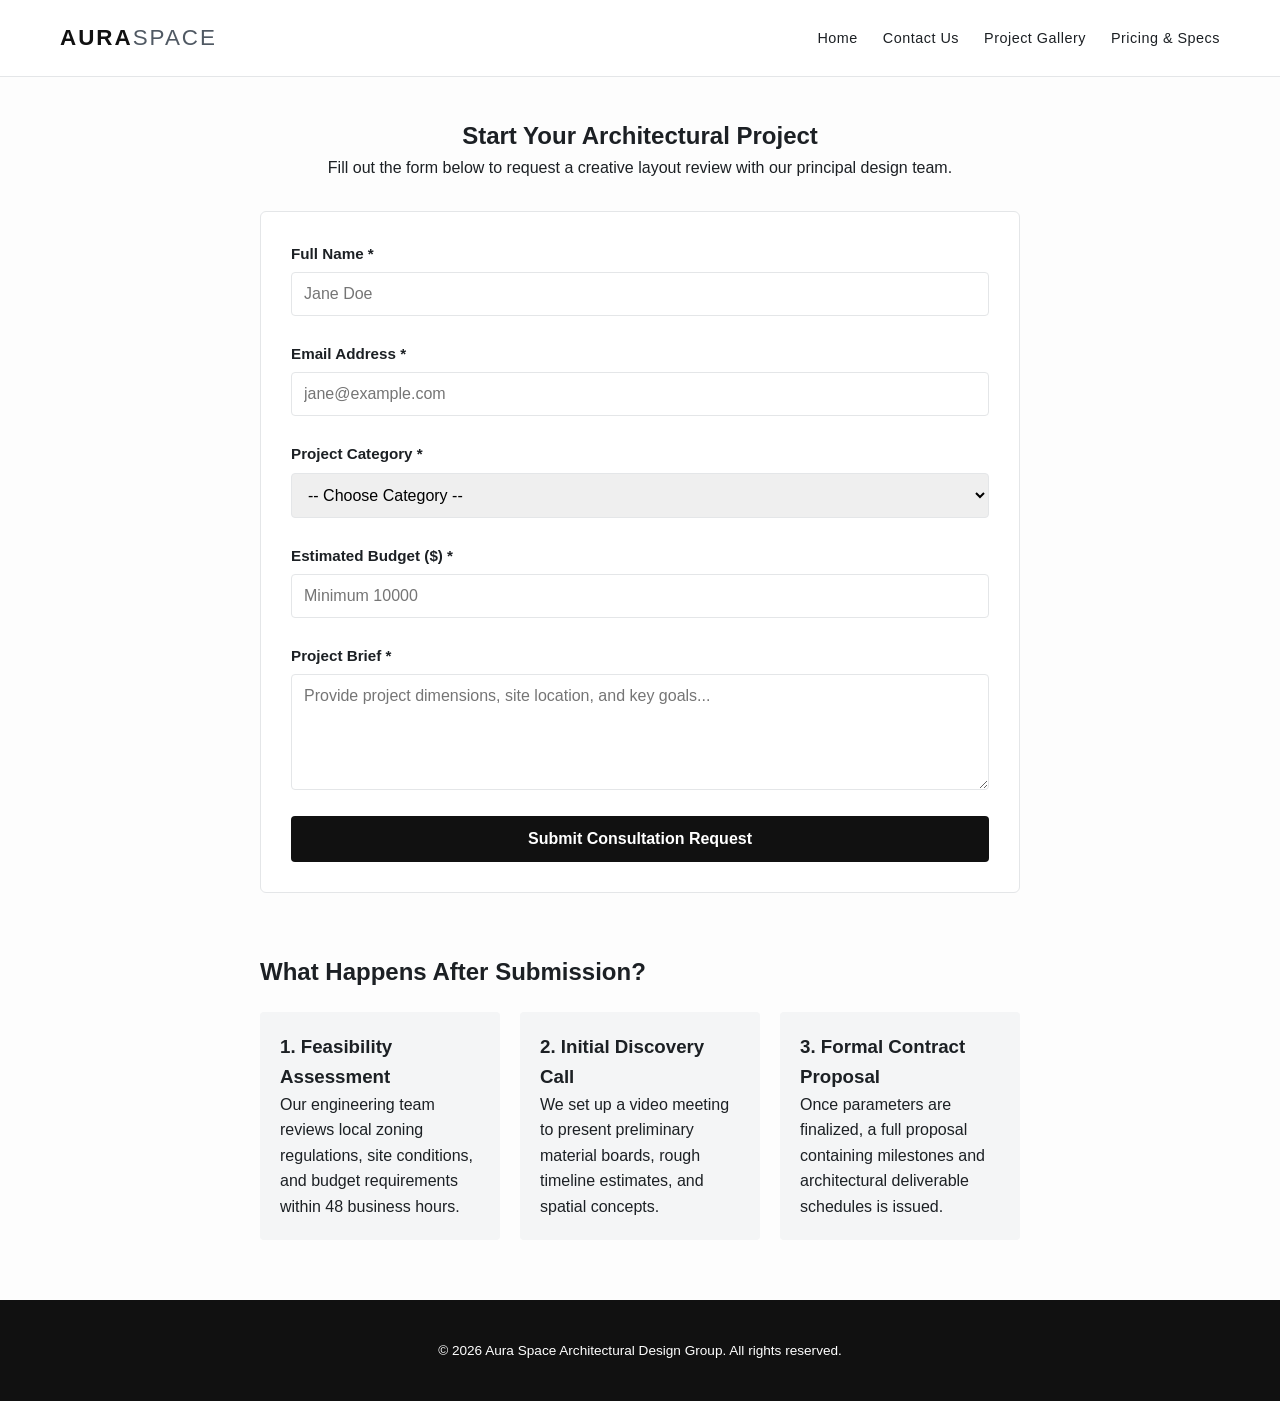
==== contact.html @ 6a098c68 "Add files via upload" ====
<!DOCTYPE html>
<html lang="en">
<head>
    <meta charset="UTF-8">
    <meta name="viewport" content="width=device-width, initial-scale=1.0">
    <meta name="description" content="Contact Aura Space for project inquiries">
    <title>Aura Space - Consultation Request</title>
    <link rel="stylesheet" href="styles.css">
</head>
<body>

    <!-- COMMON HEADER -->
    <header class="site-header">
        <div class="header-container">
            <div class="logo">
                <a href="index.html">AURA<span>SPACE</span></a>
            </div>
            <nav class="site-navigation" aria-label="Main Navigation">
                <ul>
                    <li><a href="index.html">Home</a></li>
                    <li><a href="contact.html">Contact Us</a></li>
                    <li><a href="gallery.html">Project Gallery</a></li>
                    <li><a href="table.html">Pricing & Specs</a></li>
                </ul>
            </nav>
        </div>
    </header>

    <main class="form-layout-wrapper">
        <section class="form-header-section">
            <h1>Start Your Architectural Project</h1>
            <p>Fill out the form below to request a creative layout review with our principal design team.</p>
        </section>

        <!-- FORM IMPLEMENTATION -->
        <form id="contactForm" class="custom-form" novalidate>
            <div id="errorSummary" class="error-summary-box" style="display:none;"></div>

            <div class="form-group">
                <label for="fullName">Full Name *</label>
                <input type="text" id="fullName" name="fullName" required placeholder="Jane Doe">
                <span class="field-error" id="nameError"></span>
            </div>

            <div class="form-group">
                <label for="emailAddr">Email Address *</label>
                <input type="email" id="emailAddr" name="emailAddr" required placeholder="jane@example.com">
                <span class="field-error" id="emailError"></span>
            </div>

            <div class="form-group">
                <label for="projectType">Project Category *</label>
                <select id="projectType" name="projectType" required>
                    <option value="">-- Choose Category --</option>
                    <option value="residential">Residential Villa</option>
                    <option value="commercial">Commercial Workspace</option>
                    <option value="renovation">Interior Refurbishment</option>
                </select>
                <span class="field-error" id="typeError"></span>
            </div>

            <div class="form-group">
                <label for="projectScope">Estimated Budget ($) *</label>
                <input type="number" id="projectScope" name="projectScope" min="10000" placeholder="Minimum 10000">
                <span class="field-error" id="scopeError"></span>
            </div>

            <div class="form-group">
                <label for="messageBody">Project Brief *</label>
                <textarea id="messageBody" name="messageBody" rows="5" placeholder="Provide project dimensions, site location, and key goals..."></textarea>
                <span class="field-error" id="messageError"></span>
            </div>

            <button type="submit" class="btn-submit">Submit Consultation Request</button>
        </form>

        <!-- EXTENDED FORM EXPLANATION TO ENSURE 1.5x SCREEN HEIGHT -->
        <section class="form-info-extended">
            <h2>What Happens After Submission?</h2>
            <div class="steps-grid">
                <div class="step-card">
                    <h3>1. Feasibility Assessment</h3>
                    <p>Our engineering team reviews local zoning regulations, site conditions, and budget requirements within 48 business hours.</p>
                </div>
                <div class="step-card">
                    <h3>2. Initial Discovery Call</h3>
                    <p>We set up a video meeting to present preliminary material boards, rough timeline estimates, and spatial concepts.</p>
                </div>
                <div class="step-card">
                    <h3>3. Formal Contract Proposal</h3>
                    <p>Once parameters are finalized, a full proposal containing milestones and architectural deliverable schedules is issued.</p>
                </div>
            </div>
        </section>
    </main>

    <!-- COMMON FOOTER -->
    <footer class="site-footer">
        <div class="footer-container">
            <p>&copy; 2026 Aura Space Architectural Design Group. All rights reserved.</p>
        </div>
    </footer>

    <script src="script.js"></script>
</body>
</html>
---- styles.css ----
/* ==========================================================================
   SYSTEM VARIABLES & BASE RESETS
   ========================================================================== */
:root {
    --color-bg: #fdfdfd;
    --color-text-main: #1c2024;
    --color-text-muted: #505963;
    --color-accent: #111111;
    --color-sidebar-bg: #f4f5f6;
    --color-accent-bg: #e4e6e8;
    --color-error: #d9534f;
    --color-success: #5cb85c;
    --font-stack: -apple-system, BlinkMacSystemFont, "Segoe UI", Roboto, Helvetica, Arial, sans-serif;
    --grid-gap: 30px;
    --max-width: 1200px;
}

* {
    box-sizing: border-box;
    margin: 0;
    padding: 0;
}

html {
    scroll-behavior: smooth;
}

body {
    font-family: var(--font-stack);
    background-color: var(--color-bg);
    color: var(--color-text-main);
    line-height: 1.6;
    -webkit-font-smoothing: antialiased;
}

/* RESPONSIVE FLUID IMAGES */
img, .responsive-img {
    max-width: 100%;
    height: auto;
    display: block;
    object-fit: cover;
}

.visually-hidden {
    position: absolute;
    width: 1px;
    height: 1px;
    padding: 0;
    margin: -1px;
    overflow: hidden;
    clip: rect(0, 0, 0, 0);
    white-space: nowrap;
    border: 0;
}

/* ==========================================================================
   COMMON HEADER & NAVIGATION
   ========================================================================== */
.site-header {
    background-color: rgba(255, 255, 255, 0.95);
    border-bottom: 1px solid var(--color-accent-bg);
    position: sticky;
    top: 0;
    z-index: 100;
}

.header-container {
    max-width: var(--max-width);
    margin: 0 auto;
    padding: 20px;
    display: flex;
    justify-content: space-between;
    align-items: center;
}

.logo a {
    font-size: 1.4rem;
    font-weight: 800;
    letter-spacing: 2px;
    color: var(--color-accent);
    text-decoration: none;
}

.logo a span {
    font-weight: 300;
    color: var(--color-text-muted);
}

.site-navigation ul {
    list-style: none;
    display: flex;
    gap: 25px;
}

.site-navigation a {
    text-decoration: none;
    color: var(--color-text-main);
    font-size: 0.9rem;
    font-weight: 500;
    letter-spacing: 0.5px;
    transition: color 0.2s ease;
}

.site-navigation a:hover {
    color: var(--color-text-muted);
}

/* ==========================================================================
   HERO & SLIDESHOW COMPONENTS
   ========================================================================== */
.hero-banner {
    position: relative;
    width: 100%;
    height: 45vh;
    min-height: 350px;
    overflow: hidden;
    background-color: #000;
}

.hero-img {
    width: 100%;
    height: 100%;
    object-fit: cover;
    opacity: 0.8;
}

.hero-overlay {
    position: absolute;
    top: 0; left: 0; right: 0; bottom: 0;
    padding: 40px 20px;
    background: rgba(0, 0, 0, 0.45);
    color: #ffffff;
    display: flex;
    flex-direction: column;
    justify-content: center;
    align-items: center;
    text-align: center;
}

.hero-overlay h1 {
    font-size: 2.2rem;
    margin-bottom: 10px;
}

.slideshow-wrapper {
    position: relative;
    max-width: 100%;
    height: 500px;
    overflow: hidden;
    background: #111;
}

.slide {
    display: none;
    height: 100%;
}

.slide img {
    width: 100%;
    height: 100%;
    object-fit: cover;
}

.slide-caption {
    position: absolute;
    bottom: 30px;
    left: 50%;
    transform: translateX(-50%);
    background: rgba(0, 0, 0, 0.7);
    color: #fff;
    padding: 10px 25px;
    border-radius: 4px;
    font-size: 1.1rem;
}

.prev, .next {
    cursor: pointer;
    position: absolute;
    top: 50%;
    transform: translateY(-50%);
    padding: 16px;
    color: white;
    font-weight: bold;
    font-size: 20px;
    background: rgba(0,0,0,0.5);
    border: none;
    border-radius: 0 3px 3px 0;
    user-select: none;
}

.next { right: 0; border-radius: 3px 0 0 3px; }
.prev:hover, .next:hover { background: rgba(0,0,0,0.9); }

.fade {
    animation: fadeEffect 1.5s;
}

@keyframes fadeEffect {
    from { opacity: 0.4; }
    to { opacity: 1; }
}

/* ==========================================================================
   PAGE 1: GRID LAYOUT SYSTEM
   ========================================================================== */
.layout-wrapper {
    max-width: var(--max-width);
    margin: 40px auto;
    padding: 0 20px;
    display: grid;
    grid-template-columns: 7fr 3fr;
    gap: var(--grid-gap);
}

.main-content {
    display: flex;
    flex-direction: column;
    gap: 40px;
}

.content-block h2 {
    font-size: 1.8rem;
    margin-bottom: 15px;
    border-bottom: 2px solid var(--color-accent);
    padding-bottom: 10px;
}

.card-grid {
    display: grid;
    grid-template-columns: repeat(auto-fit, minmax(280px, 1fr));
    gap: var(--grid-gap);
}

.card {
    background: #ffffff;
    display: flex;
    flex-direction: column;
    gap: 10px;
}

.tall-section {
    background-color: var(--color-sidebar-bg);
    padding: 30px;
    border-radius: 6px;
    margin-top: 20px;
}

.methodology-grid {
    display: grid;
    grid-template-columns: repeat(auto-fit, minmax(200px, 1fr));
    gap: 20px;
    margin-top: 20px;
}

.method-item {
    background: #fff;
    padding: 15px;
    border-left: 3px solid var(--color-accent);
}

.sidebar-info {
    display: flex;
    flex-direction: column;
    gap: 25px;
}

.sidebar-widget, .widget {
    background-color: var(--color-sidebar-bg);
    padding: 25px;
    border-radius: 4px;
}

.bg-accent {
    background-color: var(--color-accent-bg);
    border-left: 4px solid var(--color-accent);
}

/* ==========================================================================
   PAGE 2: FORM STYLING
   ========================================================================== */
.form-layout-wrapper {
    max-width: 800px;
    margin: 40px auto;
    padding: 0 20px;
}

.form-header-section {
    text-align: center;
    margin-bottom: 30px;
}

.custom-form {
    background: #ffffff;
    padding: 30px;
    border: 1px solid var(--color-accent-bg);
    border-radius: 6px;
    display: flex;
    flex-direction: column;
    gap: 20px;
}

.form-group {
    display: flex;
    flex-direction: column;
    gap: 6px;
}

.form-group label {
    font-weight: 600;
    font-size: 0.95rem;
}

.form-group input, 
.form-group select, 
.form-group textarea {
    padding: 12px;
    border: 1px solid var(--color-accent-bg);
    border-radius: 4px;
    font-size: 1rem;
    font-family: inherit;
}

.form-group input:focus, 
.form-group select:focus, 
.form-group textarea:focus {
    outline: 2px solid var(--color-accent);
}

.field-error {
    color: var(--color-error);
    font-size: 0.85rem;
    font-weight: 500;
}

.error-summary-box {
    background: #fdf7f7;
    border: 1px solid var(--color-error);
    color: var(--color-error);
    padding: 15px;
    border-radius: 4px;
    font-size: 0.9rem;
}

.btn-submit {
    background: var(--color-accent);
    color: #ffffff;
    padding: 14px;
    border: none;
    border-radius: 4px;
    font-size: 1rem;
    font-weight: 700;
    cursor: pointer;
    transition: background 0.2s ease;
}

.btn-submit:hover {
    background: #333333;
}

.form-info-extended {
    margin-top: 60px;
}

.steps-grid {
    display: grid;
    grid-template-columns: repeat(auto-fit, minmax(220px, 1fr));
    gap: 20px;
    margin-top: 20px;
}

.step-card {
    background: var(--color-sidebar-bg);
    padding: 20px;
    border-radius: 4px;
}

/* ==========================================================================
   PAGE 3: GALLERY & PLUGIN LAYOUT
   ========================================================================== */
.gallery-layout-wrapper {
    max-width: var(--max-width);
    margin: 40px auto;
    padding: 0 20px;
}

.gallery-intro {
    text-align: center;
    margin-bottom: 30px;
}

.plugin-gallery-grid {
    display: grid;
    grid-template-columns: repeat(auto-fill, minmax(320px, 1fr));
    gap: 20px;
}

.plugin-gallery-grid a {
    overflow: hidden;
    border-radius: 4px;
    display: block;
}

.plugin-gallery-grid img {
    width: 100%;
    height: 240px;
    object-fit: cover;
    transition: transform 0.3s ease;
}

.plugin-gallery-grid img:hover {
    transform: scale(1.04);
}

.gallery-extended-content {
    margin-top: 60px;
}

.case-study-list {
    display: flex;
    flex-direction: column;
    gap: 20px;
    margin-top: 20px;
}

.case-card {
    padding: 20px;
    background: var(--color-sidebar-bg);
    border-left: 4px solid var(--color-accent);
}

/* ==========================================================================
   PAGE 4: TABULAR LAYOUT
   ========================================================================== */
.table-container {
    width: 100%;
    overflow-x: auto;
    margin-top: 15px;
}

.data-table {
    width: 100%;
    border-collapse: collapse;
    text-align: left;
    font-size: 0.95rem;
}

.data-table caption {
    caption-side: top;
    font-weight: 700;
    margin-bottom: 10px;
    text-align: left;
}

.data-table th, .data-table td {
    padding: 14px;
    border: 1px solid var(--color-accent-bg);
}

.data-table thead {
    background-color: var(--color-accent);
    color: #ffffff;
}

.data-table tbody tr:nth-child(even) {
    background-color: var(--color-sidebar-bg);
}

.data-table tfoot {
    background-color: var(--color-accent-bg);
    font-size: 0.85rem;
}

.spec-grid {
    display: grid;
    grid-template-columns: repeat(auto-fit, minmax(250px, 1fr));
    gap: 20px;
    margin-top: 20px;
}

.spec-card {
    background: #fff;
    border: 1px solid var(--color-accent-bg);
    padding: 20px;
}

/* ==========================================================================
   COMMON FOOTER
   ========================================================================== */
.site-footer {
    background-color: var(--color-accent);
    color: #ffffff;
    margin-top: 60px;
    padding: 40px 20px;
}

.footer-container {
    max-width: var(--max-width);
    margin: 0 auto;
    text-align: center;
    font-size: 0.85rem;
}

/* ==========================================================================
   RESPONSIVE MEDIA QUERIES (BREAKPOINT: 768px)
   ========================================================================== */
@media (max-width: 768px) {
    .header-container {
        flex-direction: column;
        gap: 15px;
        text-align: center;
    }

    .site-navigation ul {
        gap: 15px;
        flex-wrap: wrap;
        justify-content: center;
    }

    .layout-wrapper {
        grid-template-columns: 1fr;
        margin: 20px auto;
    }

    .slideshow-wrapper {
        height: 300px;
    }

    .hero-banner {
        height: 35vh;
    }

    .hero-overlay h1 {
        font-size: 1.5rem;
    }

    .plugin-gallery-grid {
        grid-template-columns: 1fr;
    }

    .data-table {
        font-size: 0.85rem;
    }

    .data-table th, .data-table td {
        padding: 8px;
    }
}
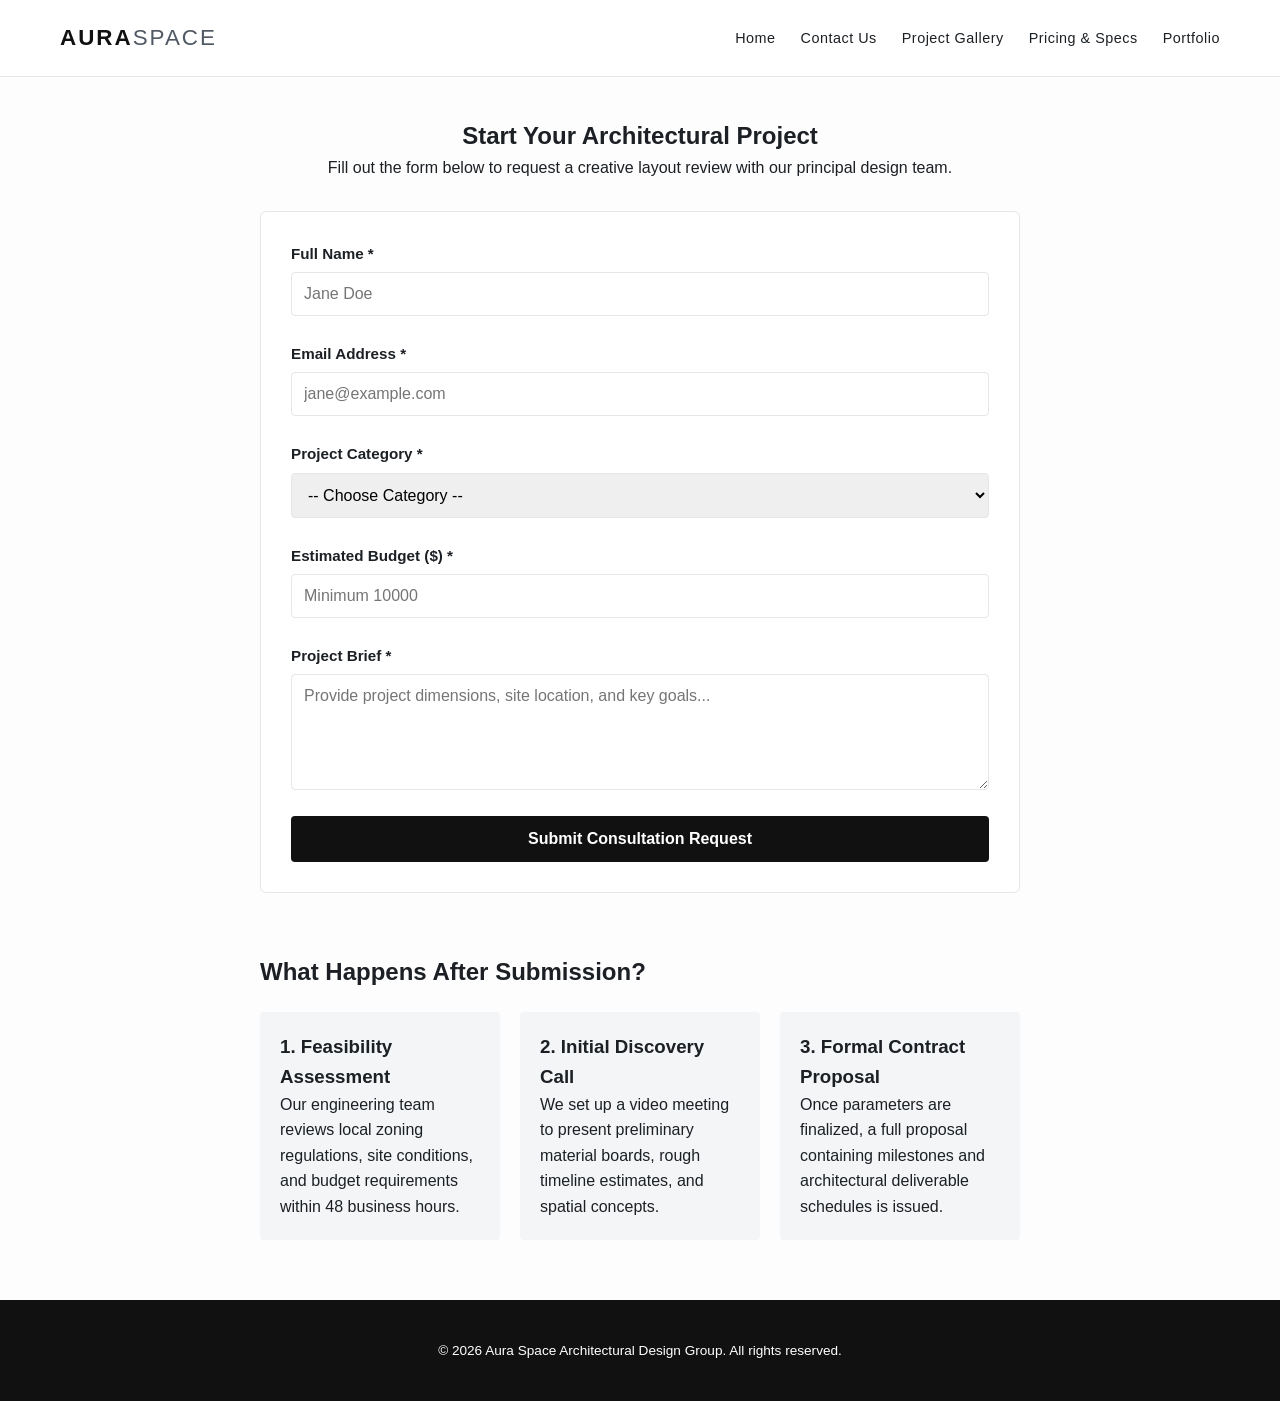
==== commit a1b147a2: "Modify contact.html with new navigation items Updated navigation links and added a portfolio link." ====
--- a/contact.html
+++ b/contact.html
@@ -17,10 +17,11 @@
             </div>
             <nav class="site-navigation" aria-label="Main Navigation">
                 <ul>
-                    <li><a href="index.html">Home</a></li>
+                   <li><a href="index.html">Home</a></li>
                     <li><a href="contact.html">Contact Us</a></li>
-                    <li><a href="gallery.html">Project Gallery</a></li>
+                    <li><a href="gallery.html" class="active">Project Gallery</a></li>
                     <li><a href="table.html">Pricing & Specs</a></li>
+                    <li><a href="portfolio.html">Portfolio</a></li>
                 </ul>
             </nav>
         </div>
@@ -103,4 +104,4 @@
 
     <script src="script.js"></script>
 </body>
-</html>+</html>
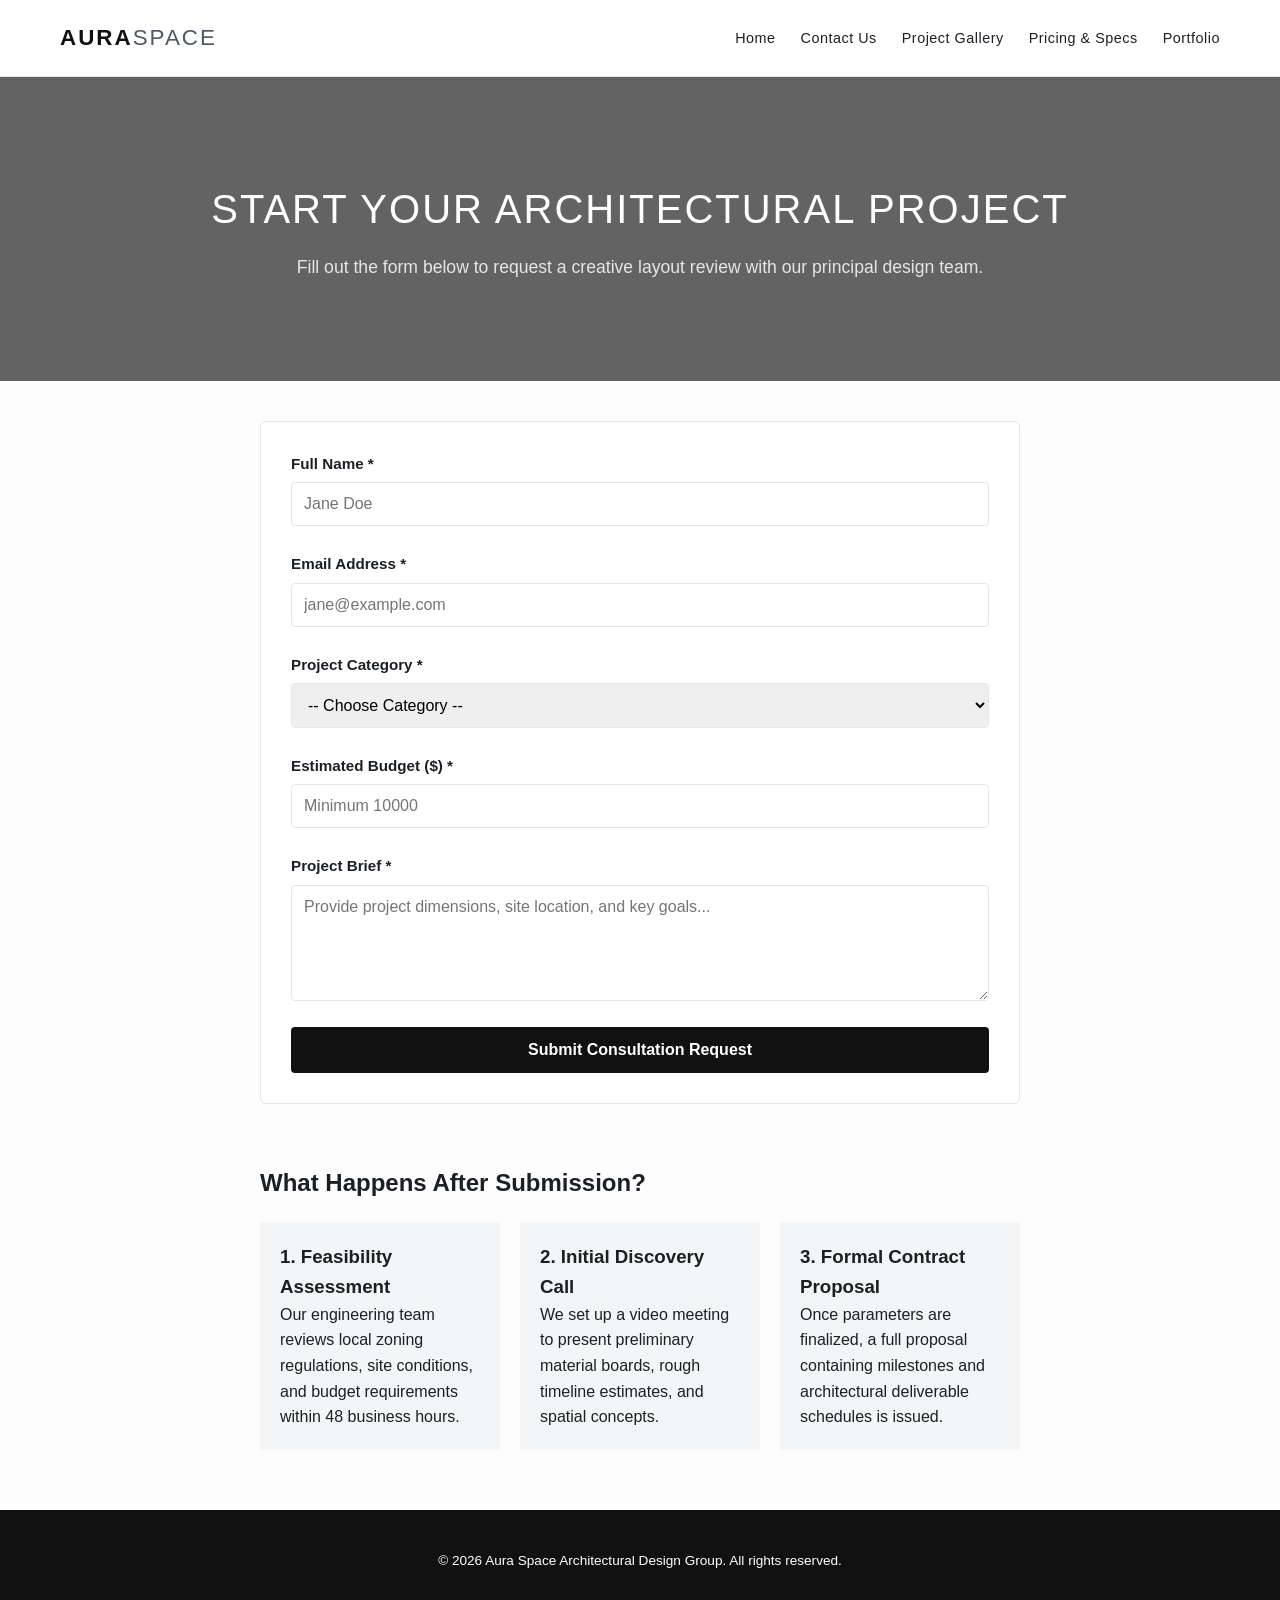
==== commit 7abd09a7: "Enhance contact page with hero banner and styles Added a full-width hero banner section with styles " ====
--- a/contact.html
+++ b/contact.html
@@ -6,9 +6,48 @@
     <meta name="description" content="Contact Aura Space for project inquiries">
     <title>Aura Space - Consultation Request</title>
     <link rel="stylesheet" href="styles.css">
+    <style>
+        /* Full-Bleed Edge-to-Edge Hero Banner */
+        .form-header-section {
+            position: relative;
+            width: 100%;
+            padding: 100px 20px;
+            background: linear-gradient(rgba(17, 17, 17, 0.65), rgba(17, 17, 17, 0.65)),
+                        url('https://images.unsplash.com/photo-1600585154340-be6161a56a0c?auto=format&fit=crop&w=1600&q=80') center/cover no-repeat;
+            color: #ffffff;
+            text-align: center;
+            border-radius: 0; /* Ensures square edges flush to screen sides */
+            margin-bottom: 40px;
+        }
+
+        .form-header-section h1 {
+            font-size: 2.5rem;
+            font-weight: 300;
+            letter-spacing: 2px;
+            text-transform: uppercase;
+            margin-bottom: 12px;
+            color: #ffffff;
+        }
+
+        .form-header-section p {
+            font-size: 1.1rem;
+            font-weight: 300;
+            color: #e4e6e8;
+            max-width: 700px;
+            margin: 0 auto;
+        }
+
+        @media (max-width: 768px) {
+            .form-header-section {
+                padding: 60px 15px;
+            }
+            .form-header-section h1 {
+                font-size: 1.8rem;
+            }
+        }
+    </style>
 </head>
 <body>
-
     <!-- COMMON HEADER -->
     <header class="site-header">
         <div class="header-container">
@@ -17,7 +56,7 @@
             </div>
             <nav class="site-navigation" aria-label="Main Navigation">
                 <ul>
-                   <li><a href="index.html">Home</a></li>
+                    <li><a href="index.html">Home</a></li>
                     <li><a href="contact.html">Contact Us</a></li>
                     <li><a href="gallery.html" class="active">Project Gallery</a></li>
                     <li><a href="table.html">Pricing & Specs</a></li>
@@ -27,12 +66,13 @@
         </div>
     </header>
 
+    <!-- FULL-WIDTH HERO BANNER (OUTSIDE MAIN WRAPPER) -->
+    <section class="form-header-section">
+        <h1>Start Your Architectural Project</h1>
+        <p>Fill out the form below to request a creative layout review with our principal design team.</p>
+    </section>
+
     <main class="form-layout-wrapper">
-        <section class="form-header-section">
-            <h1>Start Your Architectural Project</h1>
-            <p>Fill out the form below to request a creative layout review with our principal design team.</p>
-        </section>
-
         <!-- FORM IMPLEMENTATION -->
         <form id="contactForm" class="custom-form" novalidate>
             <div id="errorSummary" class="error-summary-box" style="display:none;"></div>
@@ -101,7 +141,6 @@
             <p>&copy; 2026 Aura Space Architectural Design Group. All rights reserved.</p>
         </div>
     </footer>
-
     <script src="script.js"></script>
 </body>
 </html>
